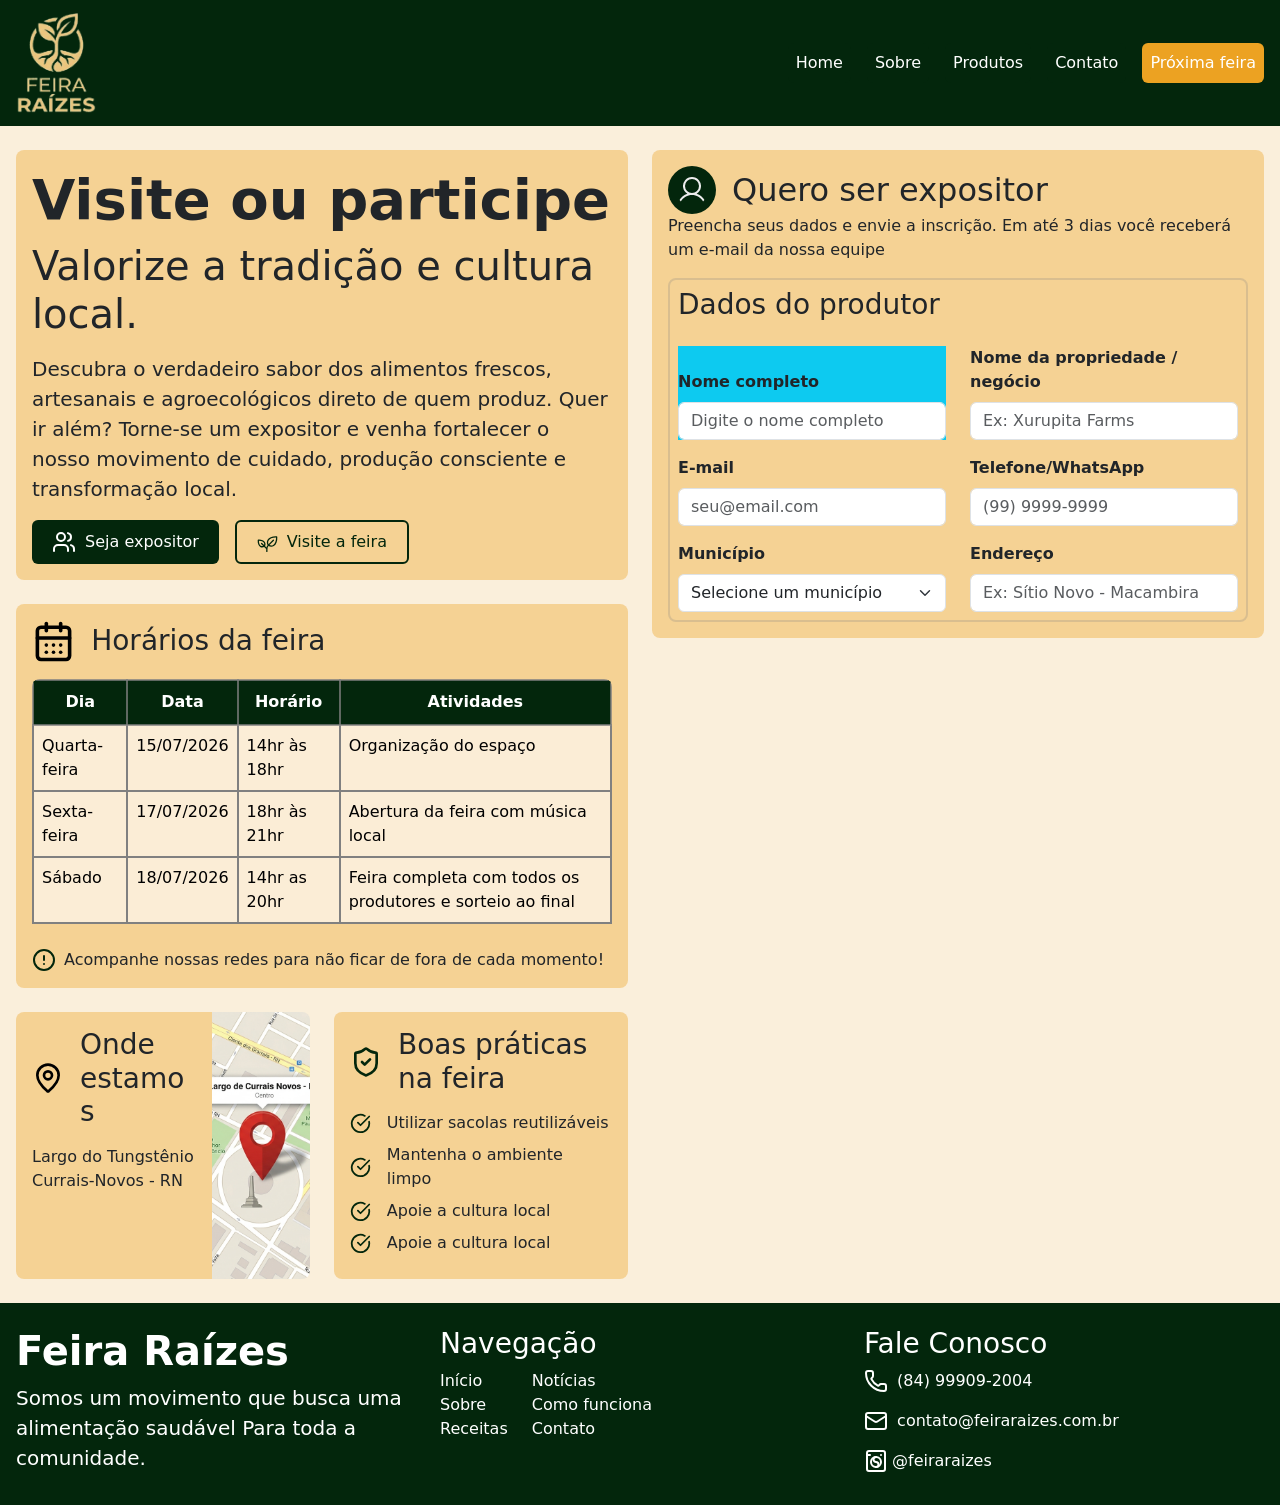
==== participe.html @ ad2ab34d "Adição de formulário de participação + alinhamento dos elementos" ====
<!DOCTYPE html>
<html lang="pt-BR">
<head>
    <meta charset="UTF-8">
    <meta name="viewport" content="width=device-width, initial-scale=1.0">
    <link href="https://cdn.jsdelivr.net/npm/bootstrap@5.3.8/dist/css/bootstrap.min.css" rel="stylesheet"
        integrity="sha384-sRIl4kxILFvY47J16cr9ZwB07vP4J8+LH7qKQnuqkuIAvNWLzeN8tE5YBujZqJLB" crossorigin="anonymous">
    <link rel="stylesheet" href="assets/styles.css">
    <link rel="icon" type="image/png" href="assets/images/favicon.png">
    <title>Participe - Feira Raízes</title>
</head>
<body class="bg-background">
    <header id="home">
        <div class="bg-custom-primary"><!--  div com elemnto nav classe navbar para o cabeçalho da página, com a logo e os links de navegação -->
            <nav class="navbar navbar-light pe-3 ps-3">
                <a href="">
                    <img class="navbar-brand" src="assets/images/logo-cor-invertida-removebg-preview.png" width="80" alt="Logo da Feira Raízes">
                </a>
                <ul class="navbar-nav flex-row gap-3 flex-wrap">
                    <li class="nav-item">
                        <a class="nav-link text-white btn custom-button-primary p-2" href="index.html">Home</a>
                    </li>
                    <li class="nav-item">
                        <a class="nav-link text-white btn custom-button-primary p-2" href="#sobre">Sobre</a>
                    </li>
                    <li class="nav-item">
                        <a class="nav-link text-white btn custom-button-primary p-2" href="#home">Produtos</a>
                    </li>
                    <li class="nav-item">
                        <a class="nav-link text-white btn custom-button-primary p-2" href="#contato">Contato</a>
                    </li>
                    <li class="nav-item">
                        <a class="nav-link text-white btn custom-button-secundary p-2" href="index.html#proxima">Próxima feira</a>
                    </li>
                    <!-- a classe custom-button-secundary é personalizada e criada exclusivamente para os botões de navegação da página. -->
                </ul>
            </nav>
        </div>
        
    </header>

    <main>
        <section id="participe">
            <div class="row my-4 mx-1">
                <!-- parte do calendário e informações sobre a feira -->
                <div class="col-md-6">
                    <!-- banner introdutório -->
                    <div class="bg-custom-secundary-light p-3 rounded-3 mb-4">
                        <h1 class="display-4 fw-bold">Visite ou participe</h1>
                        <p class="display-6">Valorize a tradição e cultura local.</p>
                        <p class="lead">Descubra o verdadeiro sabor dos alimentos frescos, artesanais e agroecológicos direto de quem produz. Quer ir além? Torne-se um expositor e venha fortalecer o nosso movimento de cuidado, produção consciente e transformação local.</p>
                        <div class="d-flex align-items-center gap-3">
                            <a href="" class="btn custom-button-primary"><img src="assets/images/users.svg" class="align-bottom me-1" alt=""> Seja expositor</a>
                            <a href="#tabela" class="btn custom-button-primary-outline"><img src="assets/images/plant.svg" class="align-bottom me-1 m-0" style="height: 1.3rem;" alt=""> Visite a feira</a>
                        </div>

                    </div>
                    
                    
                    <article class="bg-custom-secundary-light p-3 rounded-3" id="tabela">
                        <div class="d-flex align-items-center mb-3">
                            <img src="assets/images/calendar-days.svg" class="me-3" style="height: 2.7rem;" alt="">
                            <h3 class="mb-0">Horários da feira</h3>
                        </div>
                        <!-- tabela de horários -->
                        <div class="rounded-3 overflow-hidden">
                            <table class="table-custom-primary table table-hover mb-0">
                                <thead class="bg-custom-primary text-white">
                                    <tr>
                                        <th>Dia</th>
                                        <th>Data</th>
                                        <th>Horário</th>
                                        <th>Atividades</th>
                                    </tr>
                                </thead>
    
                                <tbody class="table-custom-primary">
                                    <tr>
                                        <td>Quarta-feira</td>
                                        <td>15/07/2026</td>
                                        <td>14hr às 18hr</td>
                                        <td>Organização do espaço</td>
                                    </tr>
    
                                    <tr>
                                        <td>Sexta-feira</td>
                                        <td>17/07/2026</td>
                                        <td>18hr às 21hr</td>
                                        <td>Abertura da feira com música local</td>
                                    </tr>
    
                                    <tr>
                                        <td>Sábado</td>
                                        <td>18/07/2026</td>
                                        <td>14hr as 20hr </td>
                                        <td>Feira completa com todos os produtores e sorteio ao final</td>
                                    </tr>
                                </tbody>
                            </table>

                            <div class="d-flex align-items-center mt-4">
                                <img src="assets/images/circle-alert.svg" class="me-2" alt="">
                                <p class="mb-0">Acompanhe nossas redes para não ficar de fora de cada momento!</p>
                            </div>

                        </div>

                    </article>

                    <div class="row mt-4">
                        <article class="col-md-6">

                            <div class="row g-0 h-100">
                                <div class="bg-custom-secundary-light rounded-start-3 p-3 col-8">
                                    <div class="d-flex align-items-center">
                                        <img src="assets/images/map-pin.svg" class=" align-bottom me-3" style="height: 2rem;" alt="">
                                        <h3 class="mb-0 text-break">Onde estamos</h3>
                                    </div>
    
                                    <div class="mt-3">
                                        <p class="mb-0">Largo do Tungstênio</p>
                                        <p>Currais-Novos - RN</p>
                                    </div>
                                </div>

                                <div class="col-4">
                                    <div class="h-100 d-flex">
                                        <img src="assets/images/localização-largo.png" class="img-fluid object-fit-cover rounded-end-3" alt="">
                                    </div>
                                </div>
                            </div>

                        </article>

                        <article class="col-md-6 mt-3 mt-md-0">
                            <div class="bg-custom-secundary-light p-3 rounded-3 h-100">
                                <div class="d-flex align-items-center">
                                    <img src="assets/images/shield-check.svg" class="me-3" style="height: 2rem;" alt="">
                                    <h3 class="mb-0">Boas práticas na feira</h3>
                                </div>

                                <div class="mt-3">
                                    <div class="d-flex align-items-center my-2">
                                        <img src="assets/images/circle-check-big.svg" class="me-3" style="height: 1.3rem;" alt="ícone">
                                        <p class="mb-0">Utilizar sacolas reutilizáveis</p>
                                    </div>
                                    
                                    <div class="d-flex align-items-center my-2">
                                        <img src="assets/images/circle-check-big.svg" class="me-3" style="height: 1.3rem;" alt="ícone">
                                        <p class="mb-0">Mantenha o ambiente limpo</p>
                                    </div>
                                    
                                    <div class="d-flex align-items-center my-2">
                                        <img src="assets/images/circle-check-big.svg" class="me-3" style="height: 1.3rem;" alt="ícone">
                                        <p class="mb-0">Apoie a cultura local</p>
                                    </div>
                                    
                                    <div class="d-flex align-items-center my-2">
                                        <img src="assets/images/circle-check-big.svg" class="me-3" style="height: 1.3rem;" alt="ícone">
                                        <p class="mb-0">Apoie a cultura local</p>
                                    </div>
                                </div>
                            </div>
                        </article>
                    </div>
                    
                </div>
                
                <!-- parte do formulário de inscrição -->
                <div class="col-md-6">
                    <div class="bg-custom-secundary-light p-3 rounded-3 mt-4 mt-md-0">
                        <div class="d-flex align-items-center">
                            <img src="assets/images/user.svg" class="me-3 bg-custom-primary rounded-circle p-2" alt="">
                            <h2 class="mb-0">Quero ser expositor</h2>
                        </div>
                        <p>Preencha seus dados e envie a inscrição. Em até 3 dias você receberá um e-mail da nossa equipe</p>
    
                        <div class="border-custom-card rounded-3 p-2">
                            <h3>Dados do produtor</h3>
                            <form action="">
                                <div class="row">
                                    <div class="col-6 mt-3">
                                        <div class="d-flex flex-column align-items-start h-100 bg-info">
                                            <label for="nomecompleto" class="form-label fw-semibold mt-auto">Nome completo</label>
                                            <input type="text" id="nomecompleto" placeholder="Digite o nome completo" class="form-control">
                                        </div>
                                    </div>
                                    
                                    <div class="col-6 mt-3">
                                        <div class="d-flex flex-column align-items-start h-100">
                                            <label for="propriedade" class="form-label fw-semibold mt-auto">Nome da propriedade / negócio</label>
                                            <input type="text" id="propriedade" placeholder="Ex: Xurupita Farms" class="form-control ">
                                        </div>
                                    </div>
                                    
                                    <div class="col-6 mt-3">
                                        <div class="d-flex flex-column align-items-start h-100">
                                            <label for="email" class="form-label fw-semibold mt-auto">E-mail</label>
                                            <input type="email" id="email" placeholder="seu@email.com" required class="form-control ">
                                        </div>
                                    </div>
                                    
                                    <div class="col-6 mt-3">
                                        <div class="d-flex flex-column align-items-start h-100">
                                            <label for="telefone" class="form-label fw-semibold mt-auto">Telefone/WhatsApp</label>
                                            <input type="tel" id="telefone" placeholder="(99) 9999-9999" required class="form-control ">
                                        </div>
                                    </div>
                                    
                                    <div class="col-6 mt-3">
                                        <div class="d-flex flex-column align-items-start h-100">
                                            <label for="municipio" class="form-label fw-semibold mt-auto">Município</label>
                                            <select name="municipio" class="form-select" id="municipio">
                                                <option value="None" selected>Selecione um município</option>
                                                <option value="Lagoa Nova">Lagoa-Nova</option>
                                                <option value="Lagoa Nova">Currais-Novos</option>
                                                <option value="Lagoa Nova">Cerro-Corá</option>
                                                <option value="Lagoa Nova">Tenente Laurentino</option>
                                            </select>
                                        </div>
                                    </div>

                                    <div class="col-6 mt-3">
                                        <div class="d-flex flex-column align-items-start h-100">
                                            <label for="endereco" class="form-label fw-semibold mt-auto">Endereço</label>
                                            <input type="text" id="endereco" placeholder="Ex: Sítio Novo - Macambira" required class="form-control ">
                                        </div>
                                    </div>

                                </div>
                            </form>

                        </div>

                    </div>
                </div>
            </div>
            
        </section>


    </main>
    

     <footer id="sobre">
        <div class="bg-custom-primary text-white pe-3 ps-3 mb-0">
            <div class="row pt-4">
                <div class="col-md-4">
                    <h3 class="display-6 fw-bold">Feira Raízes</h3>
                    <p class="lead fs-5">Somos um movimento que busca uma alimentação saudável Para toda a comunidade.</p>
                </div>

                <div class="col-md-4">
                    <h3 class="text-break">Navegação</h3>
                    <div class="d-flex gap-4 flex-wrap">
                        <ul class="list-unstyled">
                            <li><a href="#home" class="text-white text-decoration-none">Início</a></li>
                            <li><a href="#sobre" class="text-white text-decoration-none">Sobre</a></li>
                            <li><a href="#contato" class="text-white text-decoration-none">Receitas</a></li>
                        </ul>
                        <ul class="list-unstyled">
                            <li><a href="#produtores" class="text-white text-decoration-none">Notícias</a></li>
                            <li><a href="#produtores" class="text-white text-decoration-none">Como funciona</a></li>
                            <li><a href="#produtores" class="text-white text-decoration-none">Contato</a></li>
                        </ul>
                    </div>
                </div>

                <div class="col-md-4" id="contato">
                    <h3 class="text-break">Fale Conosco</h3>
                    <div class="d-flex flex-wrap">
                        <ul class="list-unstyled">
                            <li><p><img src="assets/images/phone.svg" class="align-bottom pe-1" alt="Telefone"> (84) 99909-2004</p></li>
                            <li><p><img src="assets/images/mail.svg" class="align-bottom pe-1" alt="Email"> contato@feiraraizes.com.br</p></li>
                            <li><p><img src="assets/images/instagram.svg" class="align-bottom pe-1" alt="">@feiraraizes</p></li>
                        </ul>

                    </div>
                </div>

            </div>
        </div>

    </footer>
</body>
</html>
---- assets/styles.css ----
:root {
    --cor-primaria: #03260c;
    --cor-alternativa: #184017;
    --cor-secundaria: #eca222;
    --cor-terciaria: #bf2e21;
    --cor-fundo: #f2d09153;
}

html, body {
    margin: 0;
    padding: 0;
    width: 100%;
    overflow-x: hidden;
}

.custom-button-primary {
    background-color: var(--cor-primaria);
    color: white;
    border: none;
    padding: 10px 20px;
    font-size: 16px;
    transition: background-color 0.3s ease;
}

.custom-button-primary-outline {
    color: var(--cor-primaria);
    border: 2px solid var(--cor-primaria);
    padding: 8px 20px;
    font-size: 16px;
    transition: background-color 0.3s ease;
}

.custom-button-primary-outline:hover {
    background-color: var(--cor-terciaria);
    color: white;
}

.text-custom-secundary {
    color: var(--cor-secundaria);
}

.custom-button-primary:hover {
    background-color: var(--cor-terciaria);
    color: white;
}

.custom-button-secundary {
    background-color: var(--cor-secundaria);
    border: none;
    padding: 10px 20px;
    font-size: 16px;
    transition: background-color 0.3s ease;
}

.custom-button-secundary:hover {
    background-color: var(--cor-terciaria);
}

.custom-button-secundary-light {
    background-color: #eca2224b;
    border: 2px solid gray;
    padding: 8px 20px;
    font-size: 16px;
    transition: background-color 0.3s ease;
}

.custom-button-secundary-light:hover {
    background-color: var(--cor-terciaria);
    color: white;
}

.bg-background {
    background-color: var(--cor-fundo);
}

.border-custom {
    border: 2px solid var(--cor-primaria);
    border-radius: 6px;
}

.bg-custom-primary {
    background-color: var(--cor-primaria);
}

.bg-custom-secundary {
    background-color: var(--cor-secundaria);
}

.bg-custom-primary-opacity {
    background-color: #03260c60;
}

.bg-custom-secundary-light {
    background-color: #eca22262;
    transition: 0.3s ease-out;
}

/* .bg-custom-secundary-light:hover {
    background-color: var(--cor-terciaria);
    color: white;
} */

.card-img-top {
    height: 250px;
    object-position: center 15%;
    object-fit: cover;
}

.text-custom-primary {
    color: var(--cor-primaria);
}

.border-custom-card {
    border: 2px solid rgba(128, 128, 128, 0.242);

}

.bg-custom-secundary-low {
    background-color: #fceed6;;
    color: var(--cor-alternativa);
}

.table-custom-primary thead th {
    background-color: var(--cor-primaria);
    color: white;
    border: 2px solid rgba(128, 128, 128, 0.744);
    padding: 0.6rem;
    text-align: center;
}

.table-custom-primary tbody tr td{
    border: 2px solid rgb(128, 128, 128);
    background-color: #ffffff9d;
}
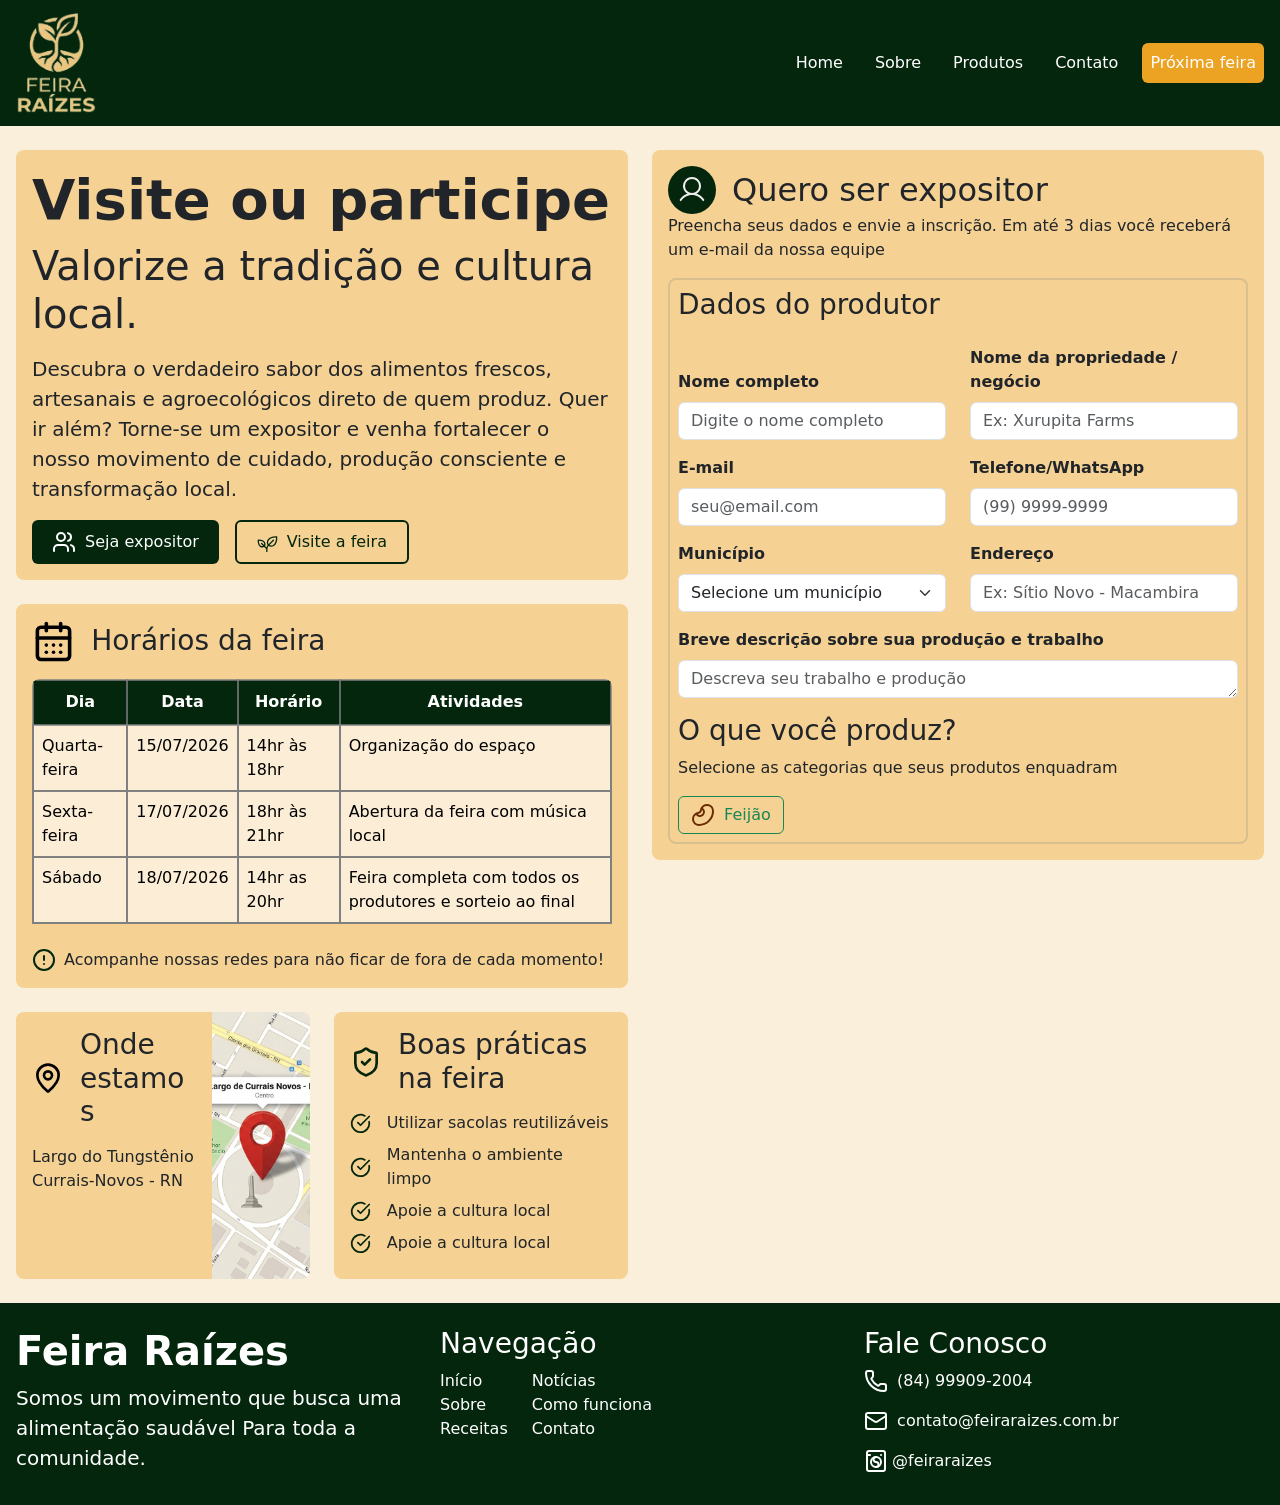
==== commit e63f3fd3: "Criação de inputs do formulário e personalização + botão de categoria" ====
--- a/participe.html
+++ b/participe.html
@@ -180,7 +180,7 @@
                             <form action="">
                                 <div class="row">
                                     <div class="col-6 mt-3">
-                                        <div class="d-flex flex-column align-items-start h-100 bg-info">
+                                        <div class="d-flex flex-column align-items-start h-100">
                                             <label for="nomecompleto" class="form-label fw-semibold mt-auto">Nome completo</label>
                                             <input type="text" id="nomecompleto" placeholder="Digite o nome completo" class="form-control">
                                         </div>
@@ -224,6 +224,25 @@
                                         <div class="d-flex flex-column align-items-start h-100">
                                             <label for="endereco" class="form-label fw-semibold mt-auto">Endereço</label>
                                             <input type="text" id="endereco" placeholder="Ex: Sítio Novo - Macambira" required class="form-control ">
+                                        </div>
+                                    </div>
+                                    
+                                    <div class="col-12 mt-3">
+                                        <div class="d-flex flex-column align-items-start h-100">
+                                            <label for="descricao" class="form-label fw-semibold mt-auto">Breve descrição sobre sua produção e trabalho</label>
+                                            <textarea name="" placeholder="Descreva seu trabalho e produção" id="descricao" class="form-control" style="height: 1rem;"></textarea>
+                                        </div>
+                                    </div>
+
+                                    <div class="col-12 mt-3">
+                                        <h3>O que você produz?</h3>
+                                        <p>Selecione as categorias que seus produtos enquadram</p>
+
+                                        <div class="d-flex h-100">
+                                            <div>                                                    
+                                                <input type="checkbox" class="btn-check" name="feijao" id="feijao">
+                                                <label for="feijao" class="btn btn-outline-success"><img src="assets/images/bean.svg" class="align-bottom me-1" alt=""> Feijão</label>
+                                            </div>
                                         </div>
                                     </div>
 
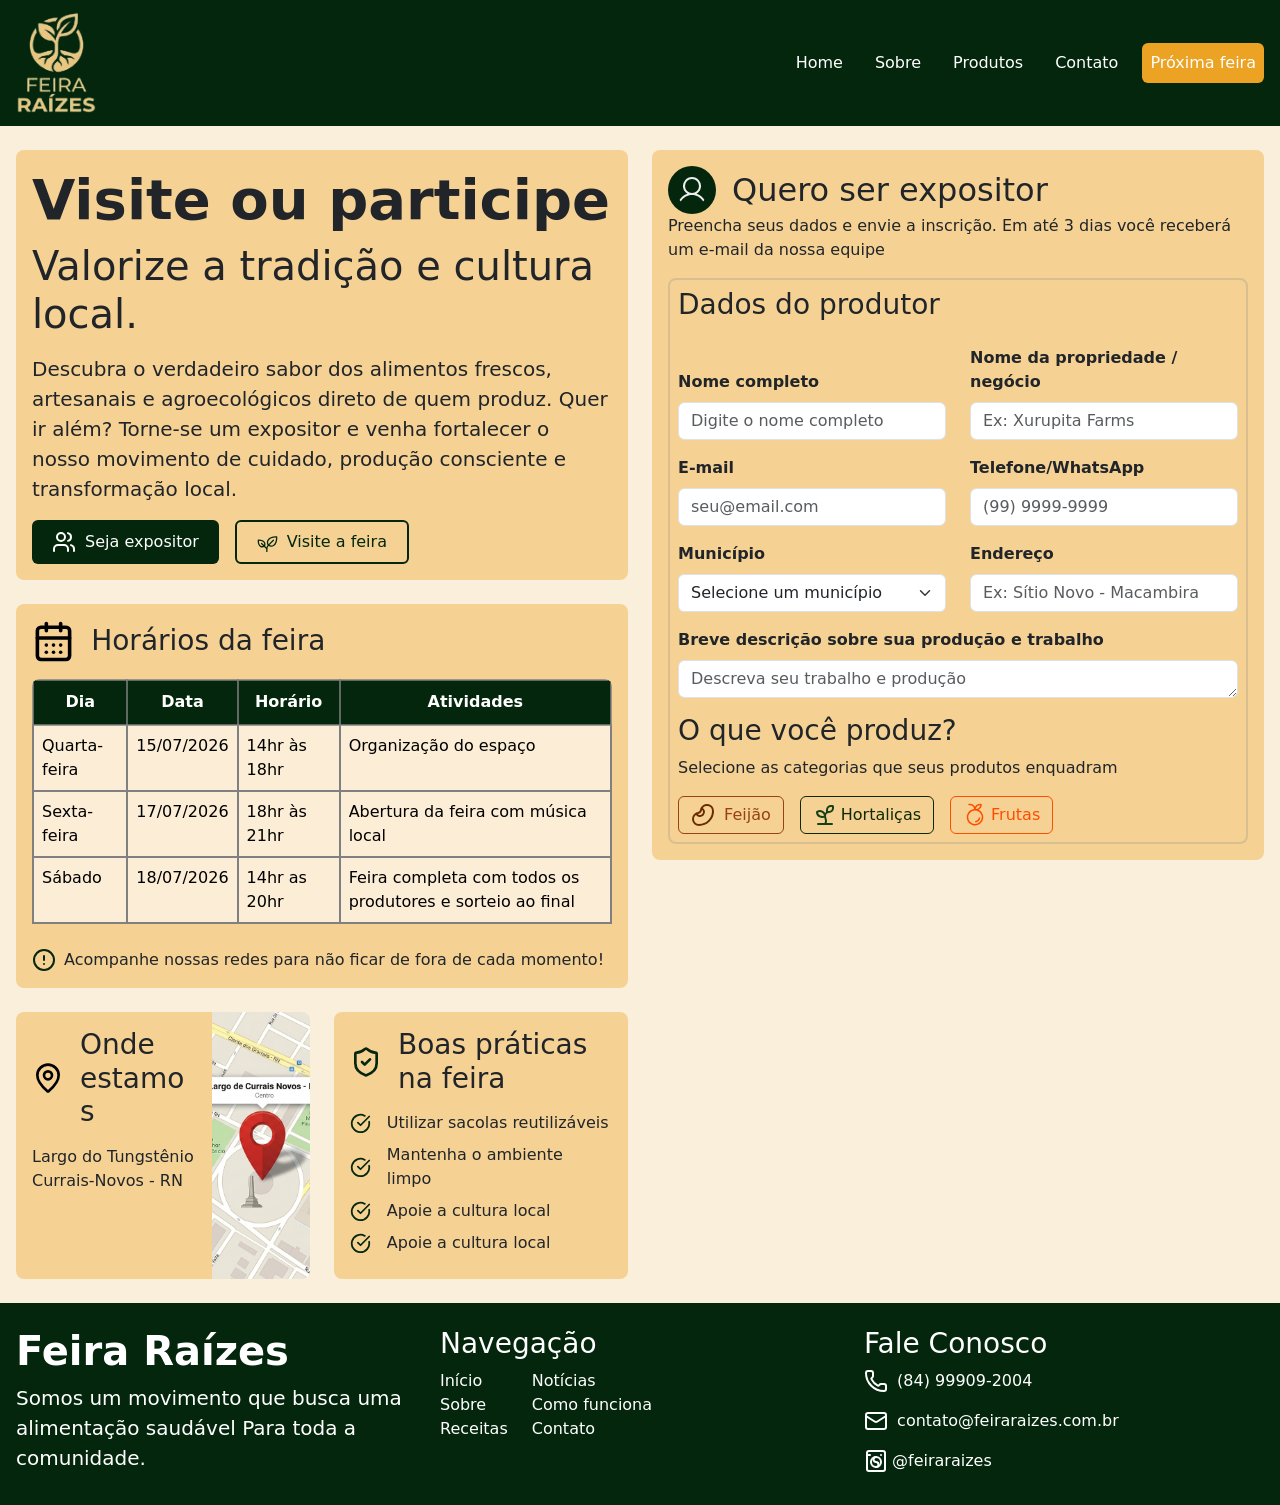
==== commit e42f747c: "Adição de botões de categoria" ====
--- a/participe.html
+++ b/participe.html
@@ -238,10 +238,20 @@
                                         <h3>O que você produz?</h3>
                                         <p>Selecione as categorias que seus produtos enquadram</p>
 
-                                        <div class="d-flex h-100">
+                                        <div class="d-flex gap-3">
                                             <div>                                                    
                                                 <input type="checkbox" class="btn-check" name="feijao" id="feijao">
-                                                <label for="feijao" class="btn btn-outline-success"><img src="assets/images/bean.svg" class="align-bottom me-1" alt=""> Feijão</label>
+                                                <label for="feijao" class="btn btn-custom-brown-outline"><img src="assets/images/bean.svg" class="align-bottom me-1" alt="ícone"> Feijão</label>
+                                            </div>
+                                            
+                                            <div>                                                    
+                                                <input type="checkbox" class="btn-check" name="hortalicas" id="hortalicas">
+                                                <label for="hortalicas" class="btn btn-custom-green-outline"><img src="assets/images/sprout.svg" class="align-bottom me-1" alt="ícone">Hortaliças</label>
+                                            </div>
+
+                                            <div>                                                    
+                                                <input type="checkbox" class="btn-check" name="frutas" id="frutas">
+                                                <label for="frutas" class="btn btn-custom-orange-outline"><img src="assets/images/orange.svg" class="align-bottom me-1" style="height: 1.5rem;" alt="ícone">Frutas</label>
                                             </div>
                                         </div>
                                     </div>
--- a/assets/styles.css
+++ b/assets/styles.css
@@ -131,4 +131,56 @@
 .table-custom-primary tbody tr td{
     border: 2px solid rgb(128, 128, 128);
     background-color: #ffffff9d;
+}
+
+/* importei as configurações de botão do bootstrap para personalizá-lo */
+.btn-custom-brown-outline {
+    --bs-btn-color: #974115;
+  --bs-btn-border-color: #974115;
+  --bs-btn-hover-color: #fff;
+  --bs-btn-hover-bg: #974115;
+  --bs-btn-hover-border-color: #974115;
+  --bs-btn-focus-shadow-rgb: 25, 135, 84;
+  --bs-btn-active-color: #fff;
+  --bs-btn-active-bg: #974115;
+  --bs-btn-active-border-color: #974115;
+  --bs-btn-active-shadow: inset 0 3px 5px rgba(0, 0, 0, 0.125);
+  --bs-btn-disabled-color: #974115;
+  --bs-btn-disabled-bg: transparent;
+  --bs-btn-disabled-border-color: #974115;
+  --bs-gradient: none;
+}
+
+.btn-custom-green-outline {
+    --bs-btn-color: #0e2903;
+  --bs-btn-border-color: #0e2903;
+  --bs-btn-hover-color: #fff;
+  --bs-btn-hover-bg: #0e2903;
+  --bs-btn-hover-border-color: #0e2903;
+  --bs-btn-focus-shadow-rgb: 25, 135, 84;
+  --bs-btn-active-color: #fff;
+  --bs-btn-active-bg: #0e2903;
+  --bs-btn-active-border-color: #0e2903;
+  --bs-btn-active-shadow: inset 0 3px 5px rgba(0, 0, 0, 0.125);
+  --bs-btn-disabled-color: #0e2903;
+  --bs-btn-disabled-bg: transparent;
+  --bs-btn-disabled-border-color: #0e2903;
+  --bs-gradient: none;
+}
+
+.btn-custom-orange-outline {
+    --bs-btn-color: #ff4d00;
+  --bs-btn-border-color: #ff4d00;
+  --bs-btn-hover-color: #fff;
+  --bs-btn-hover-bg: #ff4d00;
+  --bs-btn-hover-border-color: #ff4d00;
+  --bs-btn-focus-shadow-rgb: 25, 135, 84;
+  --bs-btn-active-color: #fff;
+  --bs-btn-active-bg: #ff4d00b7;
+  --bs-btn-active-border-color: #ff4d00;
+  --bs-btn-active-shadow: inset 0 3px 5px rgba(0, 0, 0, 0.125);
+  --bs-btn-disabled-color: #ff4d00;
+  --bs-btn-disabled-bg: transparent;
+  --bs-btn-disabled-border-color: #ff4d00;
+  --bs-gradient: none;
 }
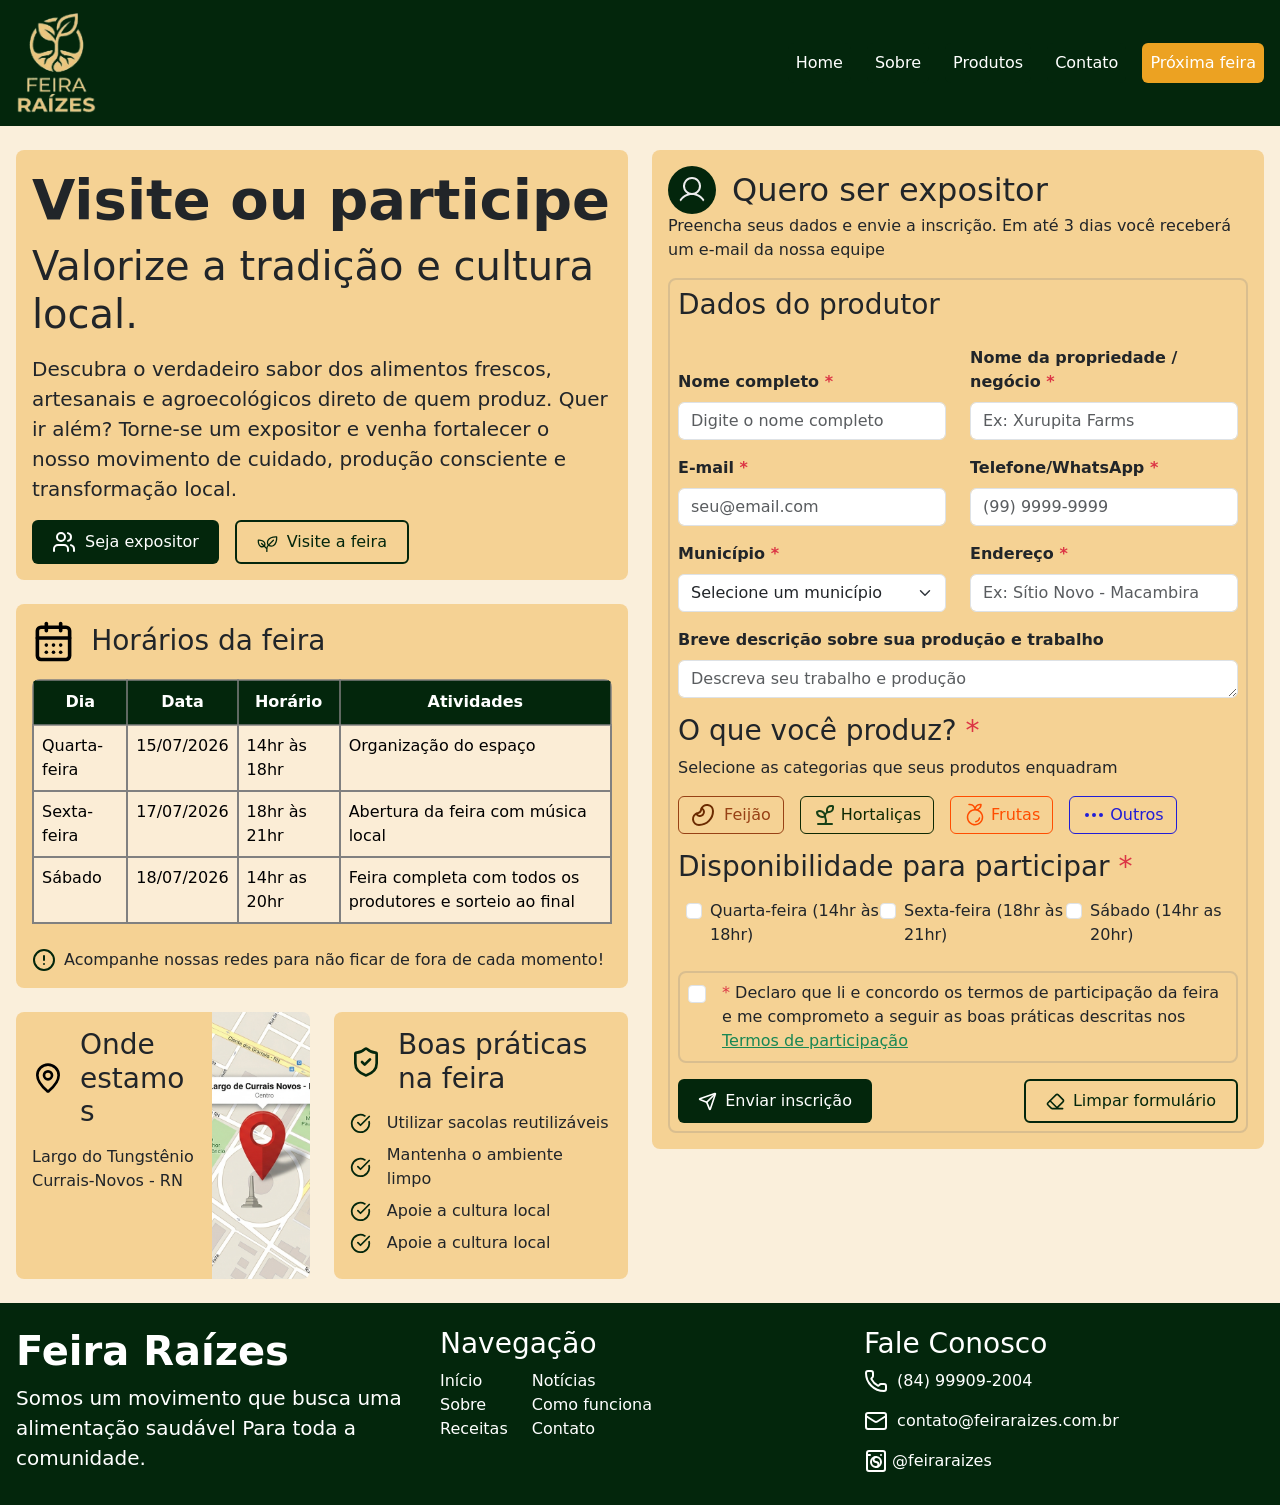
==== commit cd3b5d8b: "Conclusão de formulário + adição de obrigatoriedade e regex" ====
--- a/participe.html
+++ b/participe.html
@@ -181,36 +181,36 @@
                                 <div class="row">
                                     <div class="col-6 mt-3">
                                         <div class="d-flex flex-column align-items-start h-100">
-                                            <label for="nomecompleto" class="form-label fw-semibold mt-auto">Nome completo</label>
-                                            <input type="text" id="nomecompleto" placeholder="Digite o nome completo" class="form-control">
-                                        </div>
-                                    </div>
-                                    
-                                    <div class="col-6 mt-3">
-                                        <div class="d-flex flex-column align-items-start h-100">
-                                            <label for="propriedade" class="form-label fw-semibold mt-auto">Nome da propriedade / negócio</label>
-                                            <input type="text" id="propriedade" placeholder="Ex: Xurupita Farms" class="form-control ">
-                                        </div>
-                                    </div>
-                                    
-                                    <div class="col-6 mt-3">
-                                        <div class="d-flex flex-column align-items-start h-100">
-                                            <label for="email" class="form-label fw-semibold mt-auto">E-mail</label>
+                                            <label for="nomecompleto" class="form-label fw-semibold mt-auto">Nome completo<span class="text-danger"> *</span></label>
+                                            <input type="text" id="nomecompleto" required placeholder="Digite o nome completo" class="form-control">
+                                        </div>
+                                    </div>
+                                    
+                                    <div class="col-6 mt-3">
+                                        <div class="d-flex flex-column align-items-start h-100">
+                                            <label for="propriedade" class="form-label fw-semibold mt-auto">Nome da propriedade / negócio<span class="text-danger"> *</span></label>
+                                            <input type="text" id="propriedade" required placeholder="Ex: Xurupita Farms" class="form-control ">
+                                        </div>
+                                    </div>
+                                    
+                                    <div class="col-6 mt-3">
+                                        <div class="d-flex flex-column align-items-start h-100">
+                                            <label for="email" class="form-label fw-semibold mt-auto">E-mail<span class="text-danger"> *</span></label>
                                             <input type="email" id="email" placeholder="seu@email.com" required class="form-control ">
                                         </div>
                                     </div>
                                     
                                     <div class="col-6 mt-3">
                                         <div class="d-flex flex-column align-items-start h-100">
-                                            <label for="telefone" class="form-label fw-semibold mt-auto">Telefone/WhatsApp</label>
-                                            <input type="tel" id="telefone" placeholder="(99) 9999-9999" required class="form-control ">
-                                        </div>
-                                    </div>
-                                    
-                                    <div class="col-6 mt-3">
-                                        <div class="d-flex flex-column align-items-start h-100">
-                                            <label for="municipio" class="form-label fw-semibold mt-auto">Município</label>
-                                            <select name="municipio" class="form-select" id="municipio">
+                                            <label for="telefone" class="form-label fw-semibold mt-auto">Telefone/WhatsApp<span class="text-danger"> *</span></label>
+                                            <input type="tel" id="telefone" pattern="^\(\d{2}\) \d{4,5}-\d{4}$" placeholder="(99) 9999-9999" required class="form-control ">
+                                        </div>
+                                    </div>
+                                    
+                                    <div class="col-6 mt-3">
+                                        <div class="d-flex flex-column align-items-start h-100">
+                                            <label for="municipio" class="form-label fw-semibold mt-auto">Município<span class="text-danger"> *</span></label>
+                                            <select name="municipio" required class="form-select" id="municipio">
                                                 <option value="None" selected>Selecione um município</option>
                                                 <option value="Lagoa Nova">Lagoa-Nova</option>
                                                 <option value="Lagoa Nova">Currais-Novos</option>
@@ -222,7 +222,7 @@
 
                                     <div class="col-6 mt-3">
                                         <div class="d-flex flex-column align-items-start h-100">
-                                            <label for="endereco" class="form-label fw-semibold mt-auto">Endereço</label>
+                                            <label for="endereco" class="form-label fw-semibold mt-auto">Endereço<span class="text-danger"> *</span></label>
                                             <input type="text" id="endereco" placeholder="Ex: Sítio Novo - Macambira" required class="form-control ">
                                         </div>
                                     </div>
@@ -235,10 +235,10 @@
                                     </div>
 
                                     <div class="col-12 mt-3">
-                                        <h3>O que você produz?</h3>
+                                        <h3>O que você produz? <span class="text-danger">* </span></h3>
                                         <p>Selecione as categorias que seus produtos enquadram</p>
 
-                                        <div class="d-flex gap-3">
+                                        <div class="d-flex flex-wrap gap-3">
                                             <div>                                                    
                                                 <input type="checkbox" class="btn-check" name="feijao" id="feijao">
                                                 <label for="feijao" class="btn btn-custom-brown-outline"><img src="assets/images/bean.svg" class="align-bottom me-1" alt="ícone"> Feijão</label>
@@ -253,6 +253,49 @@
                                                 <input type="checkbox" class="btn-check" name="frutas" id="frutas">
                                                 <label for="frutas" class="btn btn-custom-orange-outline"><img src="assets/images/orange.svg" class="align-bottom me-1" style="height: 1.5rem;" alt="ícone">Frutas</label>
                                             </div>
+
+                                            <div>                                                    
+                                                <input type="checkbox" class="btn-check" name="outros" id="outros">
+                                                <label for="outros" class="btn btn-custom-blue-outline"><img src="assets/images/ellipsis.svg" class="align-bottom me-1" style="height: 1.5rem;" alt="ícone">Outros</label>
+                                            </div>
+                                        </div>
+                                        
+                                        <div class="mt-3">
+                                            <h3>Disponibilidade para participar <span class="text-danger">* </span></h3>
+                                            
+                                            <div class="d-flex justify-content-between p-2">
+                                                <div class="d-flex">
+                                                    <input type="checkbox" class="form-check-input me-2" name="quarta-feira" id="quarta">
+                                                    <label for="quarta">Quarta-feira (14hr às 18hr)</label>
+                                                </div>
+
+                                                <div class="d-flex">
+                                                    <input type="checkbox" class="form-check-input me-2" name="sexta-feira" id="sexta">
+                                                    <label for="sexta" class="form-check-label text-break">Sexta-feira (18hr às 21hr)</label>
+                                                </div>
+
+                                                <div class="d-flex">
+                                                    <input type="checkbox" class="form-check-input me-2" name="sabado" id="sabado">
+                                                    <label for="sabado">Sábado (14hr as 20hr)</label>
+                                                </div>
+                                            </div>
+                                        </div>
+                                        
+                                        
+                                    </div>
+                                    
+                                    <div class="col-12 mt-3">
+                                        <div class="border-custom-card rounded-3 p-2 d-flex gap-3">
+                                            <input type="checkbox" class="form-check-input p-2" required name="termos" id="termos">
+                                            <label for="termos"><span class="text-danger">* </span>Declaro que li e concordo os termos de participação da feira e me comprometo a seguir as boas práticas descritas nos <a href="#" class="link-success">Termos de participação</a></label>
+                                        </div>
+
+                                    </div>
+
+                                    <div class="col-12 mt-3">
+                                        <div class="d-flex justify-content-between">
+                                            <button type="submit" class="btn custom-button-primary"><img src="assets/images/send.svg" class="me-2" style="height: 1.2rem;" alt="">Enviar inscrição</button>
+                                            <button type="reset" class="btn custom-button-primary-outline"><img src="assets/images/eraser.svg" class="me-2" style="height: 1.2rem;" alt="">Limpar formulário</button>
                                         </div>
                                     </div>
 
@@ -260,6 +303,7 @@
                             </form>
 
                         </div>
+                        
 
                     </div>
                 </div>
--- a/assets/styles.css
+++ b/assets/styles.css
@@ -183,4 +183,21 @@
   --bs-btn-disabled-bg: transparent;
   --bs-btn-disabled-border-color: #ff4d00;
   --bs-gradient: none;
+}
+
+.btn-custom-blue-outline {
+    --bs-btn-color: #201dd7;
+  --bs-btn-border-color: #201dd7;
+  --bs-btn-hover-color: #fff;
+  --bs-btn-hover-bg: #201dd7;
+  --bs-btn-hover-border-color: #201dd7;
+  --bs-btn-focus-shadow-rgb: 25, 135, 84;
+  --bs-btn-active-color: #fff;
+  --bs-btn-active-bg: #5755f9;
+  --bs-btn-active-border-color: #201dd7;
+  --bs-btn-active-shadow: inset 0 3px 5px rgba(0, 0, 0, 0.125);
+  --bs-btn-disabled-color: #201dd7;
+  --bs-btn-disabled-bg: transparent;
+  --bs-btn-disabled-border-color: #201dd7;
+  --bs-gradient: none;
 }
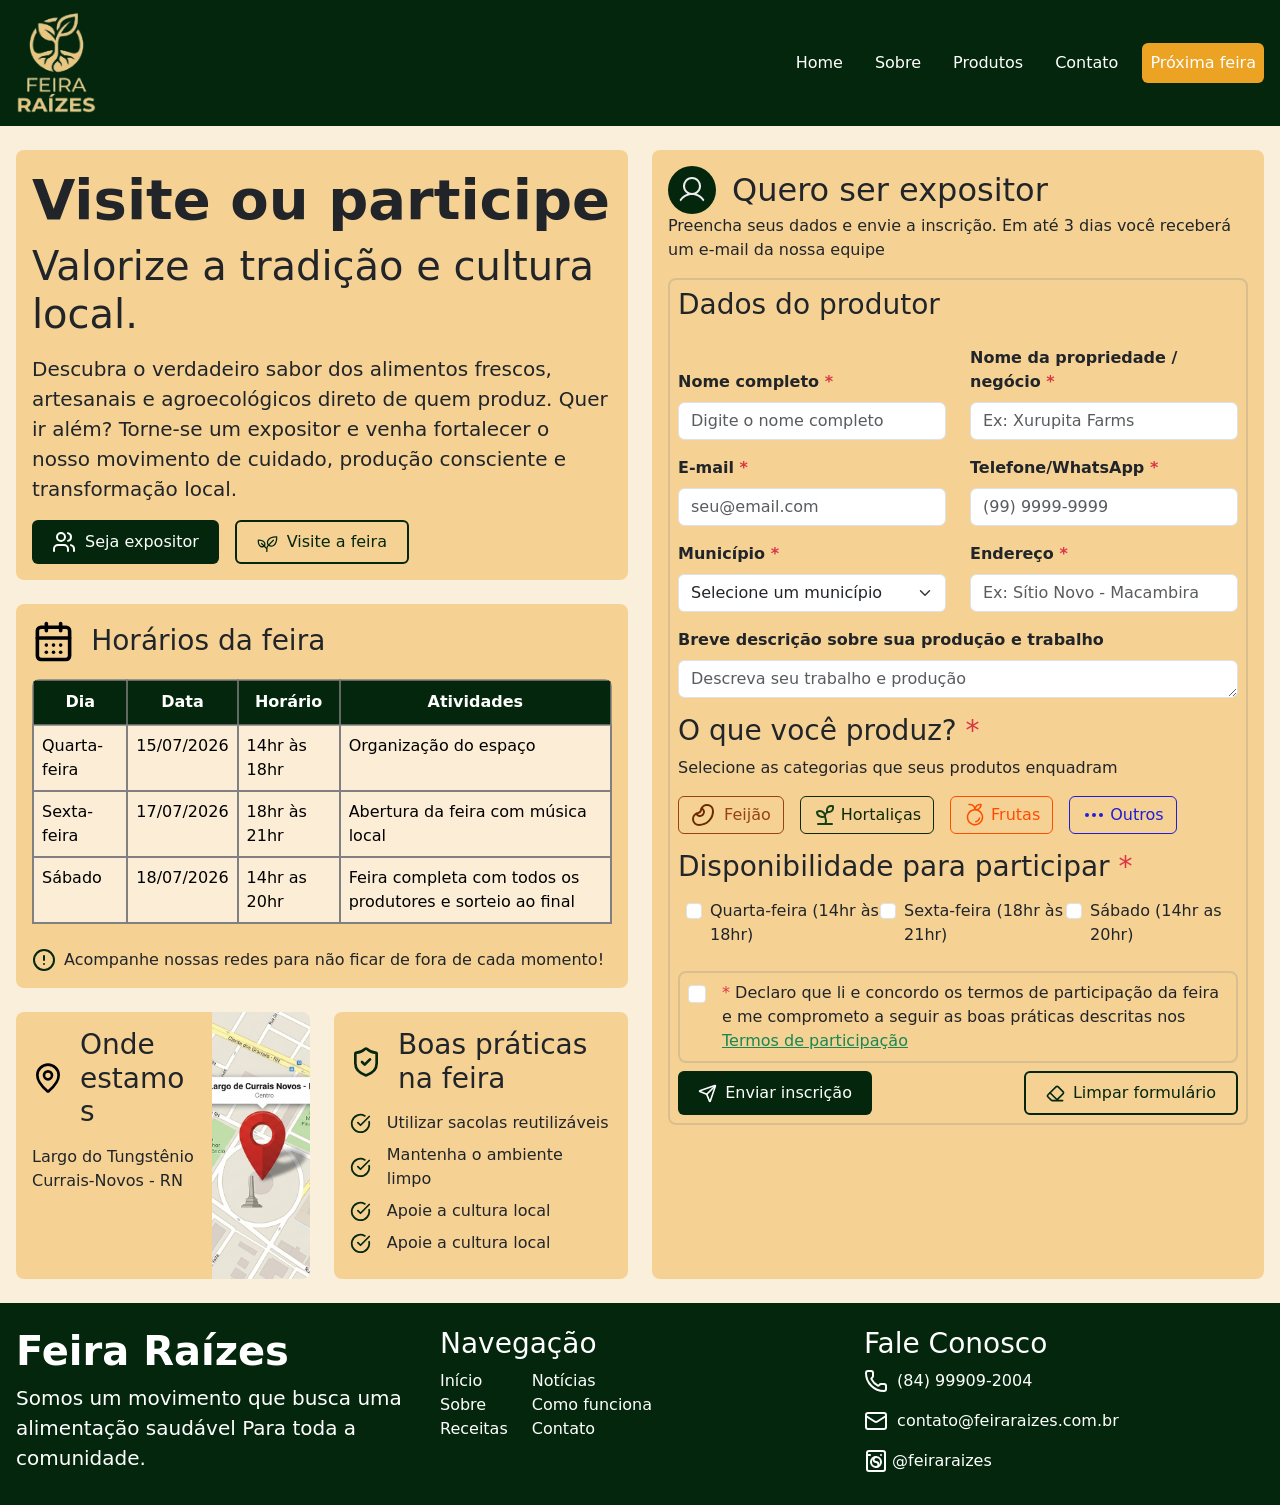
==== commit deb437fa: "Correção de classe no arquivo css" ====
--- a/participe.html
+++ b/participe.html
@@ -50,7 +50,7 @@
                         <p class="display-6">Valorize a tradição e cultura local.</p>
                         <p class="lead">Descubra o verdadeiro sabor dos alimentos frescos, artesanais e agroecológicos direto de quem produz. Quer ir além? Torne-se um expositor e venha fortalecer o nosso movimento de cuidado, produção consciente e transformação local.</p>
                         <div class="d-flex align-items-center gap-3">
-                            <a href="" class="btn custom-button-primary"><img src="assets/images/users.svg" class="align-bottom me-1" alt=""> Seja expositor</a>
+                            <a href="#formulario" class="btn custom-button-primary"><img src="assets/images/users.svg" class="align-bottom me-1" alt=""> Seja expositor</a>
                             <a href="#tabela" class="btn custom-button-primary-outline"><img src="assets/images/plant.svg" class="align-bottom me-1 m-0" style="height: 1.3rem;" alt=""> Visite a feira</a>
                         </div>
 
@@ -167,8 +167,8 @@
                 </div>
                 
                 <!-- parte do formulário de inscrição -->
-                <div class="col-md-6">
-                    <div class="bg-custom-secundary-light p-3 rounded-3 mt-4 mt-md-0">
+                <div id="formulario" class="col-md-6">
+                    <div class="bg-custom-secundary-light p-3 rounded-3 mt-4 mt-md-0 h-100">
                         <div class="d-flex align-items-center">
                             <img src="assets/images/user.svg" class="me-3 bg-custom-primary rounded-circle p-2" alt="">
                             <h2 class="mb-0">Quero ser expositor</h2>
@@ -292,7 +292,7 @@
 
                                     </div>
 
-                                    <div class="col-12 mt-3">
+                                    <div class="col-12 mt-2">
                                         <div class="d-flex justify-content-between">
                                             <button type="submit" class="btn custom-button-primary"><img src="assets/images/send.svg" class="me-2" style="height: 1.2rem;" alt="">Enviar inscrição</button>
                                             <button type="reset" class="btn custom-button-primary-outline"><img src="assets/images/eraser.svg" class="me-2" style="height: 1.2rem;" alt="">Limpar formulário</button>
--- a/assets/styles.css
+++ b/assets/styles.css
@@ -115,6 +115,10 @@
 
 }
 
+.border-custom-card-red-dashed {
+    border: 2px dashed #d51212c3;
+}
+
 .bg-custom-secundary-low {
     background-color: #fceed6;;
     color: var(--cor-alternativa);
